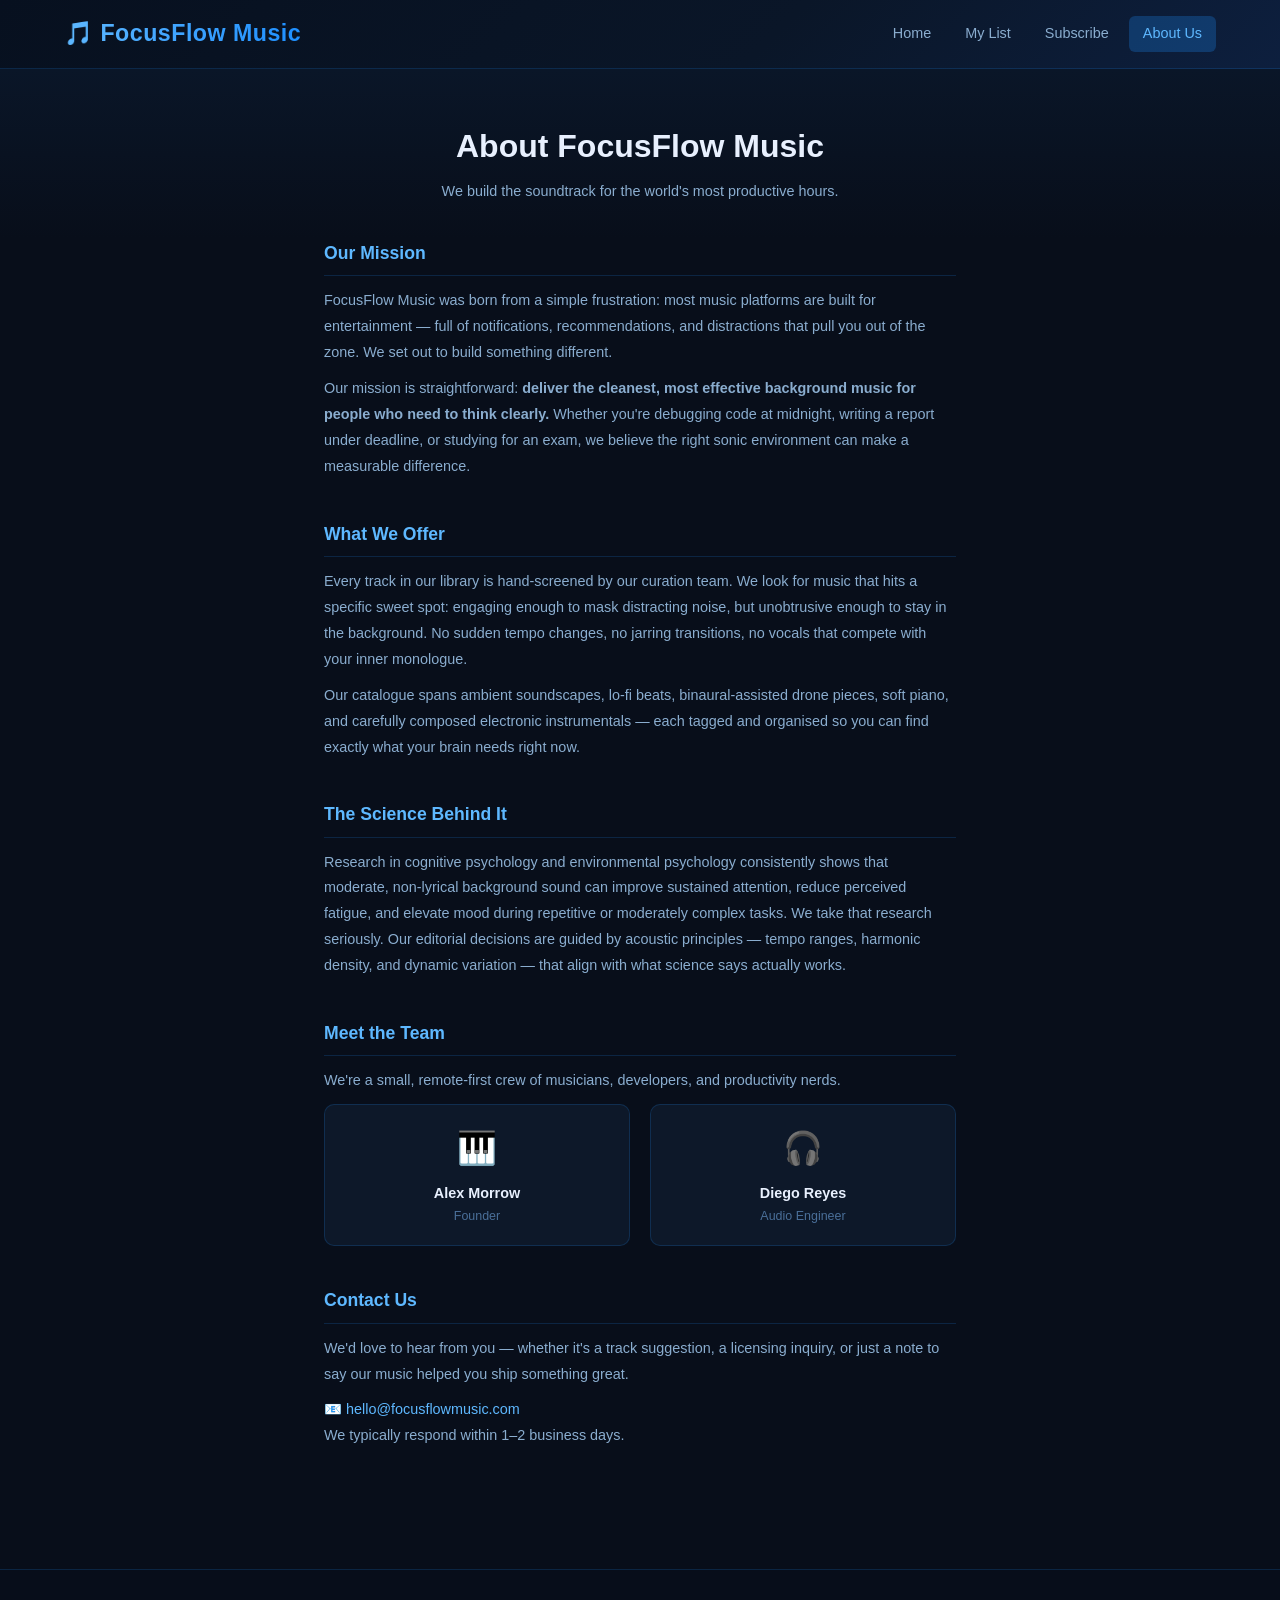
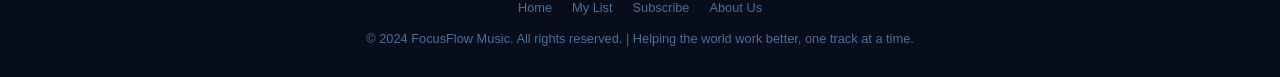
==== focus-music-site/about.html @ a6bf4003 "Add files via upload" ====
<!DOCTYPE html>
<html lang="en">
<head>
  <meta charset="UTF-8" />
  <meta name="viewport" content="width=device-width, initial-scale=1.0" />
  <title>About Us — FocusFlow Music</title>
  <meta name="description" content="Learn about FocusFlow Music — our mission, the team behind the curated focus music, and our commitment to helping you do your best work." />
  <meta name="robots" content="index, follow" />
  <link rel="canonical" href="https://focusflowmusic.com/about.html" />

  <!-- Open Graph -->
  <meta property="og:type" content="website" />
  <meta property="og:title" content="About Us — FocusFlow Music" />
  <meta property="og:description" content="Meet the team behind FocusFlow Music and learn about our mission." />
  <meta property="og:url" content="https://focusflowmusic.com/about.html" />

  <!-- Structured Data -->
  <script type="application/ld+json">
  {
    "@context": "https://schema.org",
    "@type": "Organization",
    "name": "FocusFlow Music",
    "url": "https://focusflowmusic.com/",
    "description": "Curated focus music for work and study.",
    "sameAs": []
  }
  </script>

  <link rel="stylesheet" href="style.css" />
</head>
<body>

<!-- ========== HEADER ========== -->
<header>
  <div class="header-inner">
    <a href="index.html" class="site-title" aria-label="FocusFlow Music Home">🎵 FocusFlow Music</a>
    <button class="nav-toggle" aria-label="Toggle navigation" onclick="toggleNav()">
      <span></span><span></span><span></span>
    </button>
    <nav id="main-nav" role="navigation" aria-label="Main navigation">
      <a href="index.html">Home</a>
      <a href="mylist.html">My List</a>
      <a href="subscribe.html">Subscribe</a>
      <a href="about.html" class="active">About Us</a>
    </nav>
  </div>
</header>

<!-- ========== PAGE HERO ========== -->
<section class="page-hero" aria-labelledby="about-heading">
  <h2 id="about-heading">About FocusFlow Music</h2>
  <p>We build the soundtrack for the world's most productive hours.</p>
</section>

<!-- ========== MAIN ========== -->
<main class="about-container" aria-label="About us">

  <article class="about-section">
    <h3>Our Mission</h3>
    <p>
      FocusFlow Music was born from a simple frustration: most music platforms are built for entertainment — full of
      notifications, recommendations, and distractions that pull you out of the zone. We set out to build something
      different.
    </p>
    <p>
      Our mission is straightforward: <strong>deliver the cleanest, most effective background music for people who
      need to think clearly.</strong> Whether you're debugging code at midnight, writing a report under deadline, or
      studying for an exam, we believe the right sonic environment can make a measurable difference.
    </p>
  </article>

  <article class="about-section">
    <h3>What We Offer</h3>
    <p>
      Every track in our library is hand-screened by our curation team. We look for music that hits a specific sweet
      spot: engaging enough to mask distracting noise, but unobtrusive enough to stay in the background. No sudden
      tempo changes, no jarring transitions, no vocals that compete with your inner monologue.
    </p>
    <p>
      Our catalogue spans ambient soundscapes, lo-fi beats, binaural-assisted drone pieces, soft piano, and carefully
      composed electronic instrumentals — each tagged and organised so you can find exactly what your brain needs
      right now.
    </p>
  </article>

  <article class="about-section">
    <h3>The Science Behind It</h3>
    <p>
      Research in cognitive psychology and environmental psychology consistently shows that moderate, non-lyrical
      background sound can improve sustained attention, reduce perceived fatigue, and elevate mood during repetitive
      or moderately complex tasks. We take that research seriously. Our editorial decisions are guided by acoustic
      principles — tempo ranges, harmonic density, and dynamic variation — that align with what science says actually
      works.
    </p>
  </article>

  <article class="about-section">
    <h3>Meet the Team</h3>
    <p>We're a small, remote-first crew of musicians, developers, and productivity nerds.</p>
    <div class="about-team">
      <div class="team-card">
        <div class="team-avatar">🎹</div>
        <div class="team-name">Alex Morrow</div>
        <div class="team-role">Founder</div>
      </div>
      <div class="team-card">
        <div class="team-avatar">🎧</div>
        <div class="team-name">Diego Reyes</div>
        <div class="team-role">Audio Engineer</div>
      </div>
    </div>
  </article>

  <article class="about-section">
    <h3>Contact Us</h3>
    <p>
      We'd love to hear from you — whether it's a track suggestion, a licensing inquiry, or just a note to say our
      music helped you ship something great.
    </p>
    <p>
      📧 <a href="mailto:hello@focusflowmusic.com">hello@focusflowmusic.com</a><br />
      We typically respond within 1–2 business days.
    </p>
  </article>

</main>

<!-- ========== FOOTER ========== -->
<footer>
  <div class="footer-links">
    <a href="index.html">Home</a>
    <a href="mylist.html">My List</a>
    <a href="subscribe.html">Subscribe</a>
    <a href="about.html">About Us</a>
  </div>
  <p>© 2024 FocusFlow Music. All rights reserved. | Helping the world work better, one track at a time.</p>
</footer>

<!-- ========== SCRIPTS ========== -->
<script>
function toggleNav() {
  document.getElementById('main-nav').classList.toggle('open');
}
</script>
</body>
</html>
---- focus-music-site/style.css ----
/* =============================================
   FocusFlow Music — Global Stylesheet
   Cold blue palette, subtle gradients, SEO-friendly
   ============================================= */

/* ---------- Reset & Base ---------- */
*, *::before, *::after { box-sizing: border-box; margin: 0; padding: 0; }

:root {
  --bg-dark:       #080e1a;
  --bg-card:       #0d1829;
  --bg-card2:      #111f35;
  --accent:        #1e8fff;
  --accent2:       #0d6efd;
  --accent-light:  #5eb8ff;
  --accent-glow:   rgba(30,143,255,.25);
  --text-primary:  #e8f0fe;
  --text-secondary:#8aadcf;
  --text-muted:    #4a6f99;
  --border:        rgba(30,143,255,.18);
  --border-hover:  rgba(30,143,255,.45);
  --red:           #ff4d6d;
  --green:         #39d98a;
  --radius:        10px;
  --transition:    .22s ease;
}

html { scroll-behavior: smooth; }

body {
  background: var(--bg-dark);
  color: var(--text-primary);
  font-family: 'Segoe UI', 'Helvetica Neue', Arial, sans-serif;
  font-size: 15px;
  line-height: 1.6;
  min-height: 100vh;
}

a { color: var(--accent-light); text-decoration: none; transition: color var(--transition); }
a:hover { color: #fff; }

img { max-width: 100%; display: block; }

/* ---------- Scrollbar ---------- */
::-webkit-scrollbar { width: 6px; }
::-webkit-scrollbar-track { background: var(--bg-dark); }
::-webkit-scrollbar-thumb { background: var(--accent2); border-radius: 3px; }

/* ---------- Header / Nav ---------- */
header {
  background: linear-gradient(135deg, #07101f 0%, #0a1628 60%, #0d1f3e 100%);
  border-bottom: 1px solid var(--border);
  padding: 0 5%;
  position: sticky;
  top: 0;
  z-index: 1000;
  backdrop-filter: blur(10px);
}

.header-inner {
  display: flex;
  align-items: center;
  justify-content: space-between;
  max-width: 1200px;
  margin: 0 auto;
  height: 68px;
}

.site-title {
  font-size: 1.45rem;
  font-weight: 700;
  letter-spacing: .5px;
  background: linear-gradient(90deg, var(--accent-light), var(--accent));
  -webkit-background-clip: text;
  -webkit-text-fill-color: transparent;
  white-space: nowrap;
}

nav { display: flex; align-items: center; gap: 6px; }

nav a {
  color: var(--text-secondary);
  padding: 6px 14px;
  border-radius: 6px;
  font-size: .9rem;
  font-weight: 500;
  transition: background var(--transition), color var(--transition);
}
nav a:hover, nav a.active {
  background: var(--accent-glow);
  color: var(--accent-light);
}

/* Header right wrapper (nav + auth grouped together) */
.header-right {
  display: flex; align-items: center; gap: 0;
}

/* Auth UI */
.auth-ui {
  display: flex; align-items: center; gap: 8px;
}
.btn-login {
  display: flex; align-items: center; gap: 5px;
  background: #fff; color: #444;
  border: none; border-radius: 6px;
  padding: 5px 10px; font-size: .78rem; font-weight: 500;
  cursor: pointer; transition: background .2s, box-shadow .2s;
  white-space: nowrap;
}
.btn-login:hover { background: #f5f5f5; box-shadow: 0 1px 6px rgba(0,0,0,.15); }
.btn-login.hidden { display: none; }

.user-info { display: flex; align-items: center; gap: 6px; }
.user-info.hidden { display: none; }
.user-avatar {
  width: 26px; height: 26px; border-radius: 50%;
  object-fit: cover; border: 1.5px solid rgba(255,255,255,.2);
}
.user-name {
  color: var(--text-secondary); font-size: .75rem;
  max-width: 80px; white-space: nowrap; overflow: hidden; text-overflow: ellipsis;
}
.btn-logout {
  background: transparent; border: none;
  color: var(--text-muted); border-radius: 4px;
  font-size: .7rem; cursor: pointer; padding: 3px 6px;
  transition: color .2s, background .2s;
}
.btn-logout:hover { color: var(--text-secondary); background: rgba(255,255,255,.1); }

/* hamburger (mobile) */
.nav-toggle { display: none; background: none; border: none; cursor: pointer; padding: 6px; }
.nav-toggle span {
  display: block; width: 22px; height: 2px;
  background: var(--text-primary); margin: 5px 0;
  transition: var(--transition);
}

/* ---------- Hero / Slogan ---------- */
.hero {
  text-align: center;
  padding: 64px 5% 48px;
  background: linear-gradient(180deg, #0a1628 0%, var(--bg-dark) 100%);
}

.hero h2 {
  font-size: clamp(1.4rem, 3vw, 2.1rem);
  font-weight: 600;
  color: var(--text-primary);
  max-width: 680px;
  margin: 0 auto 14px;
  line-height: 1.4;
}

.hero p {
  color: var(--text-secondary);
  font-size: .95rem;
  max-width: 540px;
  margin: 0 auto;
}

/* ---------- Free Timer Banner ---------- */
.free-timer-bar {
  background: linear-gradient(90deg, #0a1e3a, #0d2a4e, #0a1e3a);
  border: 1px solid var(--border);
  border-radius: var(--radius);
  max-width: 1200px;
  margin: 0 auto 32px;
  padding: 14px 24px;
  display: flex;
  align-items: center;
  gap: 16px;
  flex-wrap: wrap;
}

.timer-icon { font-size: 1.5rem; }

.timer-info { flex: 1 1 200px; }
.timer-info strong { color: var(--accent-light); font-size: .95rem; }
.timer-info p { color: var(--text-secondary); font-size: .82rem; margin-top: 2px; }

.timer-display {
  font-size: 1.8rem;
  font-weight: 700;
  color: var(--accent-light);
  font-variant-numeric: tabular-nums;
  letter-spacing: 2px;
  min-width: 90px;
  text-align: center;
}
.timer-display.expired { color: var(--red); font-size: 1rem; font-weight: 600; letter-spacing: 0; }

.timer-progress-wrap { width: 100%; margin-top: 8px; }
.timer-progress {
  width: 100%; height: 4px;
  background: rgba(255,255,255,.1);
  border-radius: 2px; overflow: hidden;
}
.timer-progress-bar {
  height: 100%;
  background: linear-gradient(90deg, var(--accent2), var(--accent-light));
  transition: width .5s linear;
}

/* ---------- Song Controls Row ---------- */
.controls-row {
  display: flex;
  align-items: center;
  justify-content: space-between;
  max-width: 1200px;
  margin: 0 auto 16px;
  padding: 0 0 0 2px;
  gap: 12px;
  flex-wrap: wrap;
}

.controls-row .sort-wrap { display: flex; align-items: center; gap: 8px; }

.controls-row label { color: var(--text-secondary); font-size: .85rem; }

.sort-select {
  background: var(--bg-card2);
  border: 1px solid var(--border);
  color: var(--text-primary);
  padding: 6px 12px;
  border-radius: 6px;
  font-size: .85rem;
  cursor: pointer;
  outline: none;
  transition: border-color var(--transition);
}
.sort-select:hover { border-color: var(--border-hover); }

/* ---------- Song List ---------- */
.song-list {
  max-width: 1200px;
  margin: 0 auto;
  display: flex;
  flex-direction: column;
  gap: 10px;
  padding-bottom: 110px;
}

.song-row {
  background: var(--bg-card);
  border: 1px solid var(--border);
  border-radius: var(--radius);
  display: flex;
  align-items: center;
  gap: 14px;
  padding: 12px 18px;
  transition: border-color var(--transition), background var(--transition), box-shadow var(--transition);
  cursor: default;
}
.song-row:hover { border-color: var(--border-hover); background: var(--bg-card2); }
.song-row.playing {
  border-color: var(--accent);
  background: linear-gradient(90deg, rgba(13,110,253,.13), rgba(30,143,255,.06));
  box-shadow: 0 0 0 1px var(--accent-glow), inset 3px 0 0 var(--accent);
}

.song-num {
  color: var(--text-muted);
  font-size: .8rem;
  width: 22px;
  text-align: right;
  flex-shrink: 0;
}

/* Cover swatch */
.song-cover {
  width: 42px; height: 42px;
  border-radius: 8px;
  flex-shrink: 0;
  display: flex; align-items: center; justify-content: center;
  font-size: 1.1rem;
  position: relative;
  overflow: hidden;
}
.song-cover::after {
  content: '';
  position: absolute; inset: 0;
  background: rgba(0,0,0,.15);
  border-radius: 8px;
}
/* Animated equalizer overlay when playing */
.song-row.playing .song-cover .eq-bars {
  display: flex;
}
.eq-bars {
  display: none;
  position: absolute; bottom: 4px; left: 50%; transform: translateX(-50%);
  gap: 2px; align-items: flex-end; z-index: 2;
}
.eq-bars span {
  display: block; width: 3px;
  background: #fff;
  border-radius: 1px;
  animation: eq 0.6s ease-in-out infinite alternate;
}
.eq-bars span:nth-child(1) { height: 6px; animation-delay: 0s; }
.eq-bars span:nth-child(2) { height: 10px; animation-delay: .15s; }
.eq-bars span:nth-child(3) { height: 7px; animation-delay: .3s; }
.eq-bars span:nth-child(4) { height: 12px; animation-delay: .1s; }
@keyframes eq {
  from { transform: scaleY(0.4); }
  to   { transform: scaleY(1); }
}

.play-btn {
  width: 36px; height: 36px;
  border-radius: 50%;
  border: 1.5px solid var(--accent);
  background: transparent;
  color: var(--accent-light);
  display: flex; align-items: center; justify-content: center;
  cursor: pointer;
  font-size: .95rem;
  flex-shrink: 0;
  transition: background var(--transition), color var(--transition);
}
.play-btn:hover { background: var(--accent); color: #fff; }

.song-info { flex: 1 1 140px; min-width: 0; }
.song-title { font-weight: 600; font-size: .93rem; white-space: nowrap; overflow: hidden; text-overflow: ellipsis; }
.song-artist { color: var(--text-secondary); font-size: .78rem; margin-top: 2px; }

.song-duration { color: var(--text-muted); font-size: .8rem; flex-shrink: 0; width: 36px; text-align: right; }

/* Popularity */
.popularity {
  display: flex;
  align-items: center;
  gap: 6px;
  flex-shrink: 0;
  min-width: 90px;
}
.pop-bar-track { width: 60px; height: 4px; background: rgba(255,255,255,.1); border-radius: 2px; overflow: hidden; }
.pop-bar-fill { height: 100%; background: linear-gradient(90deg, var(--accent2), var(--accent-light)); border-radius: 2px; transition: width .4s ease; }
.pop-count { color: var(--text-secondary); font-size: .75rem; min-width: 24px; }

/* Add-to-list btn */
.add-btn {
  flex-shrink: 0;
  background: transparent;
  border: 1px solid var(--border);
  color: var(--text-secondary);
  padding: 5px 13px;
  border-radius: 6px;
  font-size: .8rem;
  cursor: pointer;
  transition: border-color var(--transition), color var(--transition), background var(--transition);
  white-space: nowrap;
}
.add-btn:hover { border-color: var(--accent); color: var(--accent-light); }
.add-btn.added { border-color: var(--green); color: var(--green); background: rgba(57,217,138,.08); }

/* ---------- Sticky Player Bar ---------- */
.player-bar {
  position: fixed;
  bottom: 0; left: 0; right: 0;
  background: linear-gradient(90deg, #061020, #0b1e3a, #061020);
  border-top: 1px solid var(--border);
  padding: 10px 5%;
  z-index: 999;
  backdrop-filter: blur(12px);
}

.player-inner {
  max-width: 1200px;
  margin: 0 auto;
  display: flex;
  align-items: center;
  gap: 14px;
  flex-wrap: wrap;
}

.player-info { flex: 1 1 140px; min-width: 0; }
.player-song-title { font-weight: 600; font-size: .9rem; white-space: nowrap; overflow: hidden; text-overflow: ellipsis; }
.player-song-artist { color: var(--text-secondary); font-size: .75rem; }

.player-controls { display: flex; align-items: center; gap: 8px; }

.ctrl-btn {
  background: none; border: none; color: var(--text-secondary);
  cursor: pointer; font-size: 1.05rem; padding: 5px;
  border-radius: 6px;
  transition: color var(--transition), background var(--transition);
}
.ctrl-btn:hover { color: var(--accent-light); background: rgba(30,143,255,.1); }
.ctrl-btn.active { color: var(--accent-light); }

.ctrl-play-main {
  width: 42px; height: 42px;
  border-radius: 50%;
  background: linear-gradient(135deg, var(--accent2), var(--accent));
  border: none; color: #fff;
  display: flex; align-items: center; justify-content: center;
  cursor: pointer; font-size: 1.15rem;
  box-shadow: 0 0 14px var(--accent-glow);
  transition: transform var(--transition), box-shadow var(--transition);
}
.ctrl-play-main:hover { transform: scale(1.08); box-shadow: 0 0 22px var(--accent-glow); }

.progress-wrap { flex: 2 1 200px; display: flex; align-items: center; gap: 10px; }
.progress-time { color: var(--text-muted); font-size: .75rem; min-width: 36px; text-align: center; font-variant-numeric: tabular-nums; }
.progress-slider {
  flex: 1;
  -webkit-appearance: none;
  height: 3px;
  background: rgba(255,255,255,.15);
  border-radius: 2px;
  outline: none;
  cursor: pointer;
}
.progress-slider::-webkit-slider-thumb {
  -webkit-appearance: none;
  width: 12px; height: 12px;
  border-radius: 50%;
  background: var(--accent-light);
  cursor: pointer;
}

.volume-wrap { display: flex; align-items: center; gap: 8px; }
.vol-icon { color: var(--text-muted); font-size: .9rem; cursor: pointer; }
.volume-slider {
  width: 70px;
  -webkit-appearance: none;
  height: 3px;
  background: rgba(255,255,255,.15);
  border-radius: 2px;
  outline: none;
  cursor: pointer;
}
.volume-slider::-webkit-slider-thumb {
  -webkit-appearance: none;
  width: 10px; height: 10px;
  border-radius: 50%;
  background: var(--accent-light);
  cursor: pointer;
}

/* ---------- Main Section Wrapper ---------- */
.section-wrap {
  padding: 0 5%;
}

/* ---------- Page Hero (inner pages) ---------- */
.page-hero {
  padding: 52px 5% 36px;
  background: linear-gradient(180deg, #0a1628 0%, var(--bg-dark) 100%);
  text-align: center;
}
.page-hero h2 { font-size: clamp(1.4rem, 3vw, 2rem); margin-bottom: 8px; }
.page-hero p { color: var(--text-secondary); font-size: .9rem; max-width: 500px; margin: 0 auto; }

/* ---------- My List Page ---------- */
.mylist-container { max-width: 900px; margin: 0 auto; padding: 0 5% 110px; }

.mylist-toolbar {
  display: flex; align-items: center; justify-content: space-between;
  margin-bottom: 18px; flex-wrap: wrap; gap: 10px;
}
.mylist-count { color: var(--text-secondary); font-size: .85rem; }

.btn-play-all {
  background: linear-gradient(135deg, var(--accent2), var(--accent));
  color: #fff; border: none;
  padding: 8px 20px;
  border-radius: 8px;
  font-size: .88rem; font-weight: 600;
  cursor: pointer;
  display: flex; align-items: center; gap: 7px;
  transition: transform var(--transition), box-shadow var(--transition);
}
.btn-play-all:hover { transform: translateY(-1px); box-shadow: 0 4px 16px var(--accent-glow); }

.mylist-empty {
  text-align: center;
  padding: 60px 0;
  color: var(--text-muted);
}
.mylist-empty p { margin-top: 10px; font-size: .9rem; }

.mylist-item {
  background: var(--bg-card);
  border: 1px solid var(--border);
  border-radius: var(--radius);
  display: flex;
  align-items: center;
  gap: 12px;
  padding: 12px 18px;
  margin-bottom: 8px;
  transition: border-color var(--transition), box-shadow var(--transition), opacity var(--transition);
  cursor: default;
}
.mylist-item:hover { border-color: var(--border-hover); }
.mylist-item.playing {
  border-color: var(--accent);
  background: linear-gradient(90deg, rgba(13,110,253,.12), rgba(30,143,255,.05));
  box-shadow: inset 3px 0 0 var(--accent);
}

/* Drag handle */
.drag-handle {
  color: var(--text-muted);
  font-size: 1rem;
  cursor: grab;
  padding: 2px 4px;
  flex-shrink: 0;
  touch-action: none;
  user-select: none;
}
.drag-handle:active { cursor: grabbing; }
.mylist-item.dragging {
  opacity: .5;
  box-shadow: 0 4px 20px rgba(0,0,0,.5);
}
.mylist-item.drag-over {
  border-color: var(--accent);
  background: rgba(30,143,255,.07);
}

.mylist-info { flex: 1; min-width: 0; }
.mylist-title { font-weight: 600; font-size: .9rem; }
.mylist-artist { color: var(--text-secondary); font-size: .78rem; }

.remove-btn, .undo-btn {
  background: transparent;
  border: 1px solid;
  padding: 5px 12px;
  border-radius: 6px;
  font-size: .78rem;
  cursor: pointer;
  transition: var(--transition);
  white-space: nowrap;
}
.remove-btn { border-color: rgba(255,77,109,.4); color: var(--red); }
.remove-btn:hover { background: rgba(255,77,109,.1); border-color: var(--red); }
.undo-btn { border-color: var(--border); color: var(--text-secondary); }
.undo-btn:hover { border-color: var(--accent); color: var(--accent-light); }

/* ---------- Subscribe Page ---------- */
.subscribe-container {
  max-width: 520px;
  margin: 0 auto;
  padding: 0 5% 80px;
}

.plan-card {
  background: linear-gradient(160deg, #0d1f3c, #0a1628);
  border: 1px solid var(--border);
  border-radius: 16px;
  padding: 36px;
  text-align: center;
  box-shadow: 0 8px 40px rgba(0,0,0,.4);
}

.plan-badge {
  display: inline-block;
  background: linear-gradient(90deg, var(--accent2), var(--accent));
  color: #fff;
  font-size: .72rem;
  font-weight: 700;
  letter-spacing: 1px;
  text-transform: uppercase;
  padding: 4px 12px;
  border-radius: 20px;
  margin-bottom: 16px;
}

.plan-price {
  font-size: 3rem;
  font-weight: 800;
  color: var(--text-primary);
  line-height: 1;
}
.plan-price span { font-size: 1.2rem; font-weight: 400; color: var(--text-secondary); }

.plan-period { color: var(--text-secondary); font-size: .85rem; margin: 4px 0 20px; }

.plan-features { list-style: none; text-align: left; margin-bottom: 24px; }
.plan-features li {
  display: flex; align-items: center; gap: 10px;
  padding: 7px 0;
  border-bottom: 1px solid rgba(255,255,255,.05);
  font-size: .88rem;
  color: var(--text-secondary);
}
.plan-features li:last-child { border-bottom: none; }
.plan-features li::before { content: "✓"; color: var(--green); font-weight: 700; }

/* Discount code */
.discount-row {
  display: flex; gap: 8px;
  margin-bottom: 20px;
}
.discount-input {
  flex: 1;
  background: var(--bg-dark);
  border: 1px solid var(--border);
  color: var(--text-primary);
  padding: 9px 14px;
  border-radius: 7px;
  font-size: .85rem;
  outline: none;
  transition: border-color var(--transition);
}
.discount-input::placeholder { color: var(--text-muted); }
.discount-input:focus { border-color: var(--accent); }
.discount-apply-btn {
  background: transparent;
  border: 1px solid var(--accent);
  color: var(--accent-light);
  padding: 9px 16px;
  border-radius: 7px;
  font-size: .85rem;
  cursor: pointer;
  transition: background var(--transition);
  white-space: nowrap;
}
.discount-apply-btn:hover { background: var(--accent-glow); }
.discount-msg { font-size: .8rem; margin-bottom: 12px; min-height: 16px; }
.discount-msg.ok { color: var(--green); }
.discount-msg.err { color: var(--red); }

/* Payment buttons */
.pay-section { display: flex; flex-direction: column; gap: 11px; }
.pay-label { color: var(--text-secondary); font-size: .82rem; text-align: left; margin-bottom: 4px; }

.btn-pay-card {
  background: linear-gradient(135deg, var(--accent2), var(--accent));
  color: #fff; border: none;
  padding: 13px 20px;
  border-radius: 9px;
  font-size: .95rem;
  font-weight: 600;
  cursor: pointer;
  transition: transform var(--transition), box-shadow var(--transition);
  display: flex; align-items: center; justify-content: center; gap: 8px;
}
.btn-pay-card:hover { transform: translateY(-1px); box-shadow: 0 6px 20px var(--accent-glow); }

.btn-pay-paypal {
  background: #003087;
  color: #fff; border: none;
  padding: 13px 20px;
  border-radius: 9px;
  font-size: .95rem;
  font-weight: 600;
  cursor: pointer;
  transition: transform var(--transition);
  display: flex; align-items: center; justify-content: center; gap: 8px;
}
.btn-pay-paypal:hover { transform: translateY(-1px); background: #002669; }

.secure-note { color: var(--text-muted); font-size: .75rem; margin-top: 10px; }

/* ---------- About Page ---------- */
.about-container {
  max-width: 760px;
  margin: 0 auto;
  padding: 0 5% 80px;
}
.about-section { margin-bottom: 40px; }
.about-section h3 {
  font-size: 1.1rem;
  color: var(--accent-light);
  margin-bottom: 12px;
  padding-bottom: 8px;
  border-bottom: 1px solid var(--border);
}
.about-section p { color: var(--text-secondary); font-size: .9rem; line-height: 1.8; margin-bottom: 10px; }
.about-team { display: flex; gap: 20px; flex-wrap: wrap; margin-top: 10px; }
.team-card {
  background: var(--bg-card);
  border: 1px solid var(--border);
  border-radius: var(--radius);
  padding: 18px 22px;
  flex: 1 1 180px;
  text-align: center;
}
.team-avatar { font-size: 2rem; margin-bottom: 8px; }
.team-name { font-weight: 600; font-size: .9rem; }
.team-role { color: var(--text-muted); font-size: .78rem; margin-top: 2px; }

/* ---------- Footer ---------- */
footer {
  border-top: 1px solid var(--border);
  padding: 28px 5%;
  text-align: center;
  color: var(--text-muted);
  font-size: .8rem;
  background: #070d1a;
}
footer a { color: var(--text-muted); }
footer a:hover { color: var(--accent-light); }
.footer-links { display: flex; justify-content: center; gap: 20px; margin-bottom: 10px; flex-wrap: wrap; }

/* ---------- Toast notification ---------- */
.toast {
  position: fixed;
  bottom: 90px; right: 24px;
  background: var(--bg-card2);
  border: 1px solid var(--border);
  color: var(--text-primary);
  padding: 10px 18px;
  border-radius: 8px;
  font-size: .85rem;
  z-index: 9999;
  opacity: 0;
  transform: translateY(10px);
  transition: opacity .3s, transform .3s;
  pointer-events: none;
  max-width: 280px;
}
.toast.show { opacity: 1; transform: translateY(0); }

/* ---------- Search Bar ---------- */
.search-wrap {
  flex: 1 1 200px;
  position: relative;
  max-width: 300px;
}
.search-input {
  width: 100%;
  background: var(--bg-card2);
  border: 1px solid var(--border);
  color: var(--text-primary);
  padding: 7px 14px 7px 34px;
  border-radius: 7px;
  font-size: .85rem;
  outline: none;
  transition: border-color var(--transition);
}
.search-input::placeholder { color: var(--text-muted); }
.search-input:focus { border-color: var(--accent); }
.search-icon {
  position: absolute;
  left: 10px; top: 50%;
  transform: translateY(-50%);
  color: var(--text-muted);
  font-size: .85rem;
  pointer-events: none;
}

/* ---------- Upgrade Modal ---------- */
.modal-overlay {
  position: fixed; inset: 0;
  background: rgba(4,10,22,.85);
  backdrop-filter: blur(6px);
  z-index: 10000;
  display: flex; align-items: center; justify-content: center;
  opacity: 0; pointer-events: none;
  transition: opacity .3s;
}
.modal-overlay.open { opacity: 1; pointer-events: all; }

.modal-box {
  background: linear-gradient(160deg, #0d1f3c, #0a1628);
  border: 1px solid var(--border);
  border-radius: 16px;
  padding: 36px 32px;
  max-width: 440px; width: 90%;
  text-align: center;
  box-shadow: 0 20px 60px rgba(0,0,0,.6);
  transform: translateY(20px);
  transition: transform .3s;
}
.modal-overlay.open .modal-box { transform: translateY(0); }

.modal-icon { font-size: 2.8rem; margin-bottom: 12px; }
.modal-box h3 { font-size: 1.3rem; margin-bottom: 8px; color: var(--text-primary); }
.modal-box p { color: var(--text-secondary); font-size: .9rem; margin-bottom: 22px; line-height: 1.6; }

.modal-btn-primary {
  display: inline-block;
  background: linear-gradient(135deg, var(--accent2), var(--accent));
  color: #fff; border: none;
  padding: 11px 28px;
  border-radius: 9px;
  font-size: .95rem; font-weight: 600;
  cursor: pointer;
  text-decoration: none;
  transition: transform var(--transition), box-shadow var(--transition);
  margin-bottom: 10px;
}
.modal-btn-primary:hover { transform: translateY(-1px); box-shadow: 0 6px 20px var(--accent-glow); }

.modal-btn-secondary {
  display: block;
  background: none; border: none;
  color: var(--text-muted);
  font-size: .82rem;
  cursor: pointer;
  margin-top: 6px;
  transition: color var(--transition);
}
.modal-btn-secondary:hover { color: var(--text-secondary); }

/* ---------- Responsive ---------- */
@media (max-width: 700px) {
  .header-inner { height: 58px; }
  .site-title { font-size: 1.1rem; }
  .header-right { position: absolute; top: 58px; left: 0; right: 0; display: none; flex-direction: column; background: #0a1628; border-bottom: 1px solid var(--border); padding: 12px 5%; gap: 0; }
  .header-right.open { display: flex; }
  nav { flex-direction: column; gap: 4px; width: 100%; }
  nav a { padding: 8px 0; }
  .auth-ui { margin-top: 8px; }
  .nav-toggle { display: block; }
  .song-row { flex-wrap: wrap; gap: 8px; padding: 10px 12px; }
  .song-cover { width: 36px; height: 36px; }
  .player-inner { gap: 8px; }
  .progress-wrap { order: 3; flex-basis: 100%; }
  .volume-wrap { display: none; }
  .plan-card { padding: 24px 20px; }
  .plan-price { font-size: 2.4rem; }
  .free-timer-bar { flex-direction: column; align-items: flex-start; gap: 8px; }
  .mylist-toolbar { flex-direction: column; align-items: flex-start; }
}
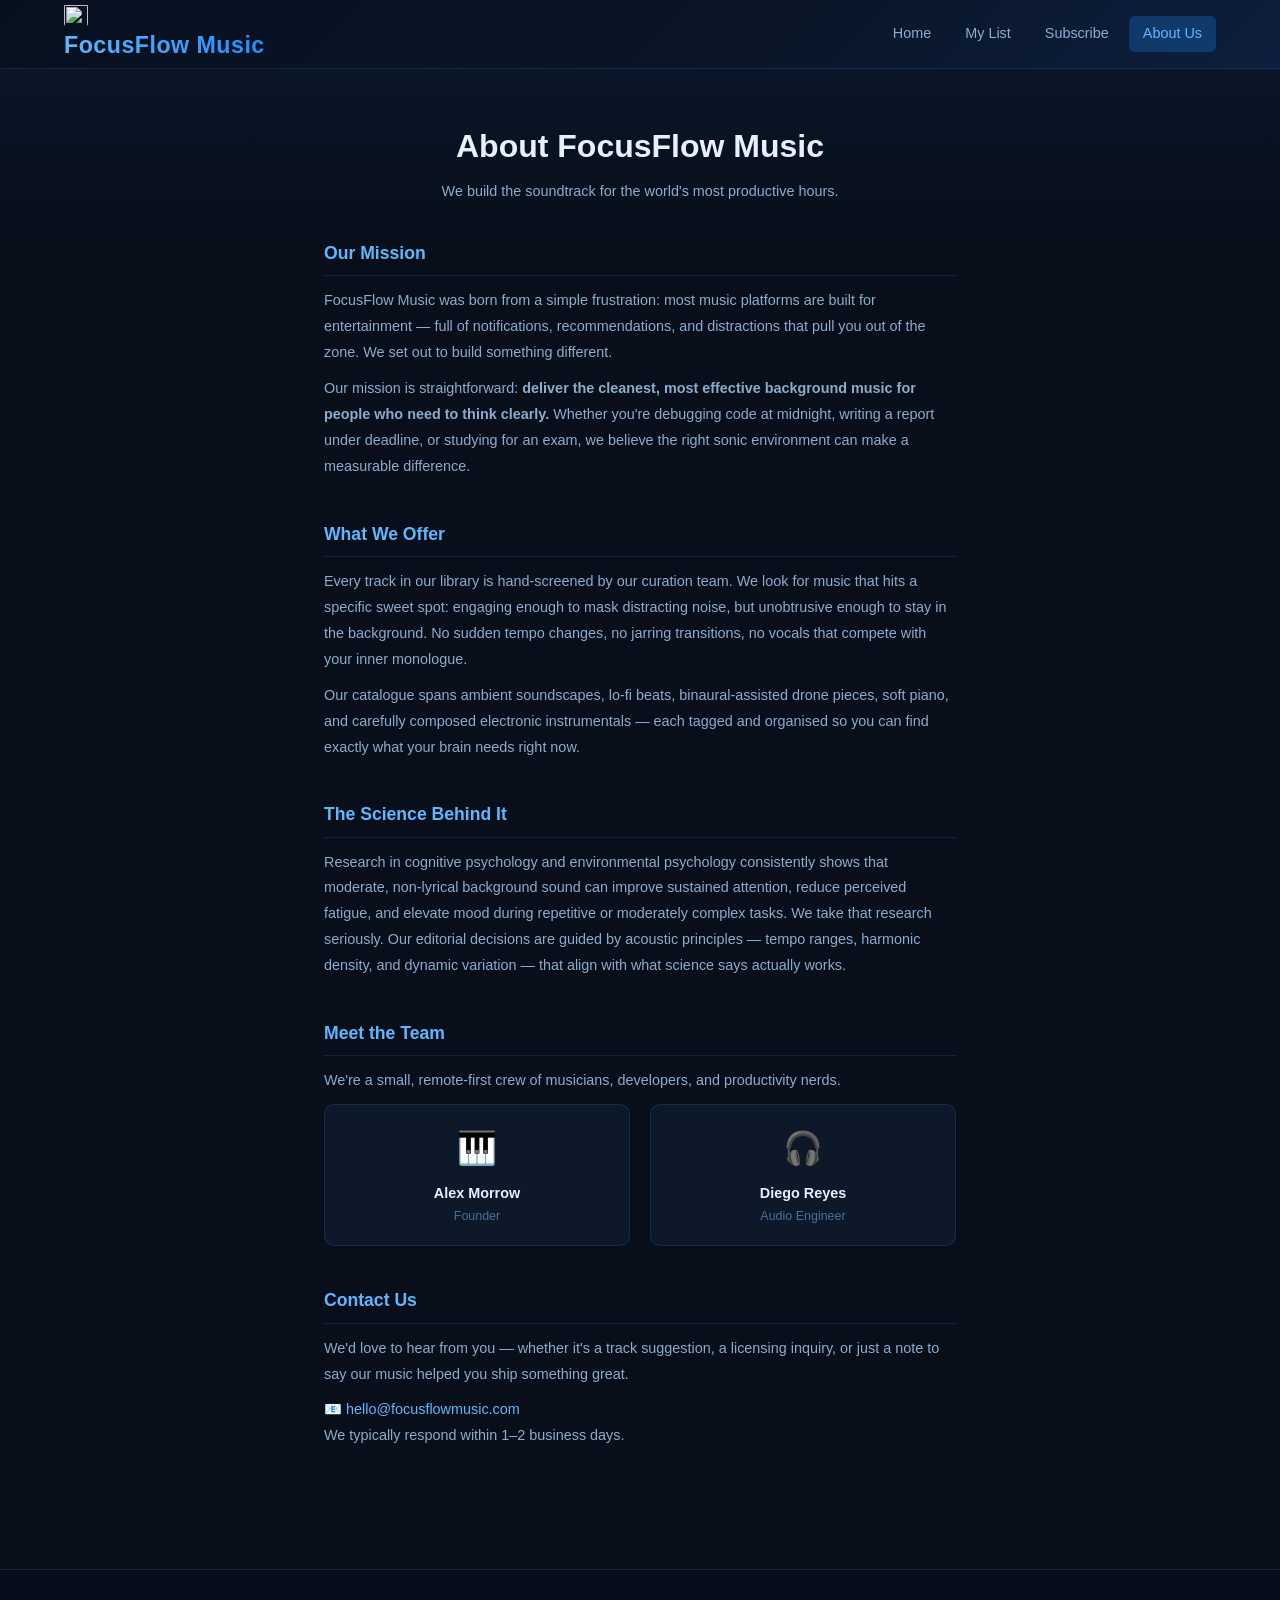
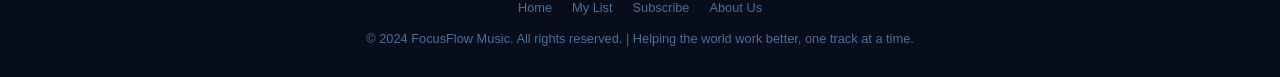
==== commit 814791dc: "Add files via upload" ====
--- a/focus-music-site/about.html
+++ b/focus-music-site/about.html
@@ -3,6 +3,9 @@
 <head>
   <meta charset="UTF-8" />
   <meta name="viewport" content="width=device-width, initial-scale=1.0" />
+  <link rel="icon" type="image/png" href="/favicon.png" />
+  <link rel="apple-touch-icon" href="/favicon.png" />
+  <link rel="manifest" href="/favicon/site.webmanifest" />
   <title>About Us — FocusFlow Music</title>
   <meta name="description" content="Learn about FocusFlow Music — our mission, the team behind the curated focus music, and our commitment to helping you do your best work." />
   <meta name="robots" content="index, follow" />
@@ -33,7 +36,7 @@
 <!-- ========== HEADER ========== -->
 <header>
   <div class="header-inner">
-    <a href="index.html" class="site-title" aria-label="FocusFlow Music Home">🎵 FocusFlow Music</a>
+    <a href="index.html" class="site-title" aria-label="FocusFlow Music Home"><img src="/favicon.png" alt="" width="24" height="24" style="vertical-align:middle;margin-right:8px;border-radius:4px;" /> FocusFlow Music</a>
     <button class="nav-toggle" aria-label="Toggle navigation" onclick="toggleNav()">
       <span></span><span></span><span></span>
     </button>
--- a/focus-music-site/style.css
+++ b/focus-music-site/style.css
@@ -180,16 +180,7 @@
 .timer-info strong { color: var(--accent-light); font-size: .95rem; }
 .timer-info p { color: var(--text-secondary); font-size: .82rem; margin-top: 2px; }
 
-.timer-display {
-  font-size: 1.8rem;
-  font-weight: 700;
-  color: var(--accent-light);
-  font-variant-numeric: tabular-nums;
-  letter-spacing: 2px;
-  min-width: 90px;
-  text-align: center;
-}
-.timer-display.expired { color: var(--red); font-size: 1rem; font-weight: 600; letter-spacing: 0; }
+/* .timer-display — kept for reference, no longer rendered in HTML */
 
 .timer-progress-wrap { width: 100%; margin-top: 8px; }
 .timer-progress {
@@ -405,7 +396,14 @@
 
 .progress-wrap { flex: 2 1 200px; display: flex; align-items: center; gap: 10px; }
 .progress-time { color: var(--text-muted); font-size: .75rem; min-width: 36px; text-align: center; font-variant-numeric: tabular-nums; }
+.progress-slider-wrap { position: relative; flex: 1; height: 16px; display: flex; align-items: center; }
+.progress-bar {
+  position: absolute; left: 0; top: 50%; transform: translateY(-50%);
+  height: 3px; background: var(--accent-light); border-radius: 2px; pointer-events: none; z-index: 0;
+}
 .progress-slider {
+  position: relative; z-index: 1;
+  -webkit-appearance: none;
   flex: 1;
   -webkit-appearance: none;
   height: 3px;
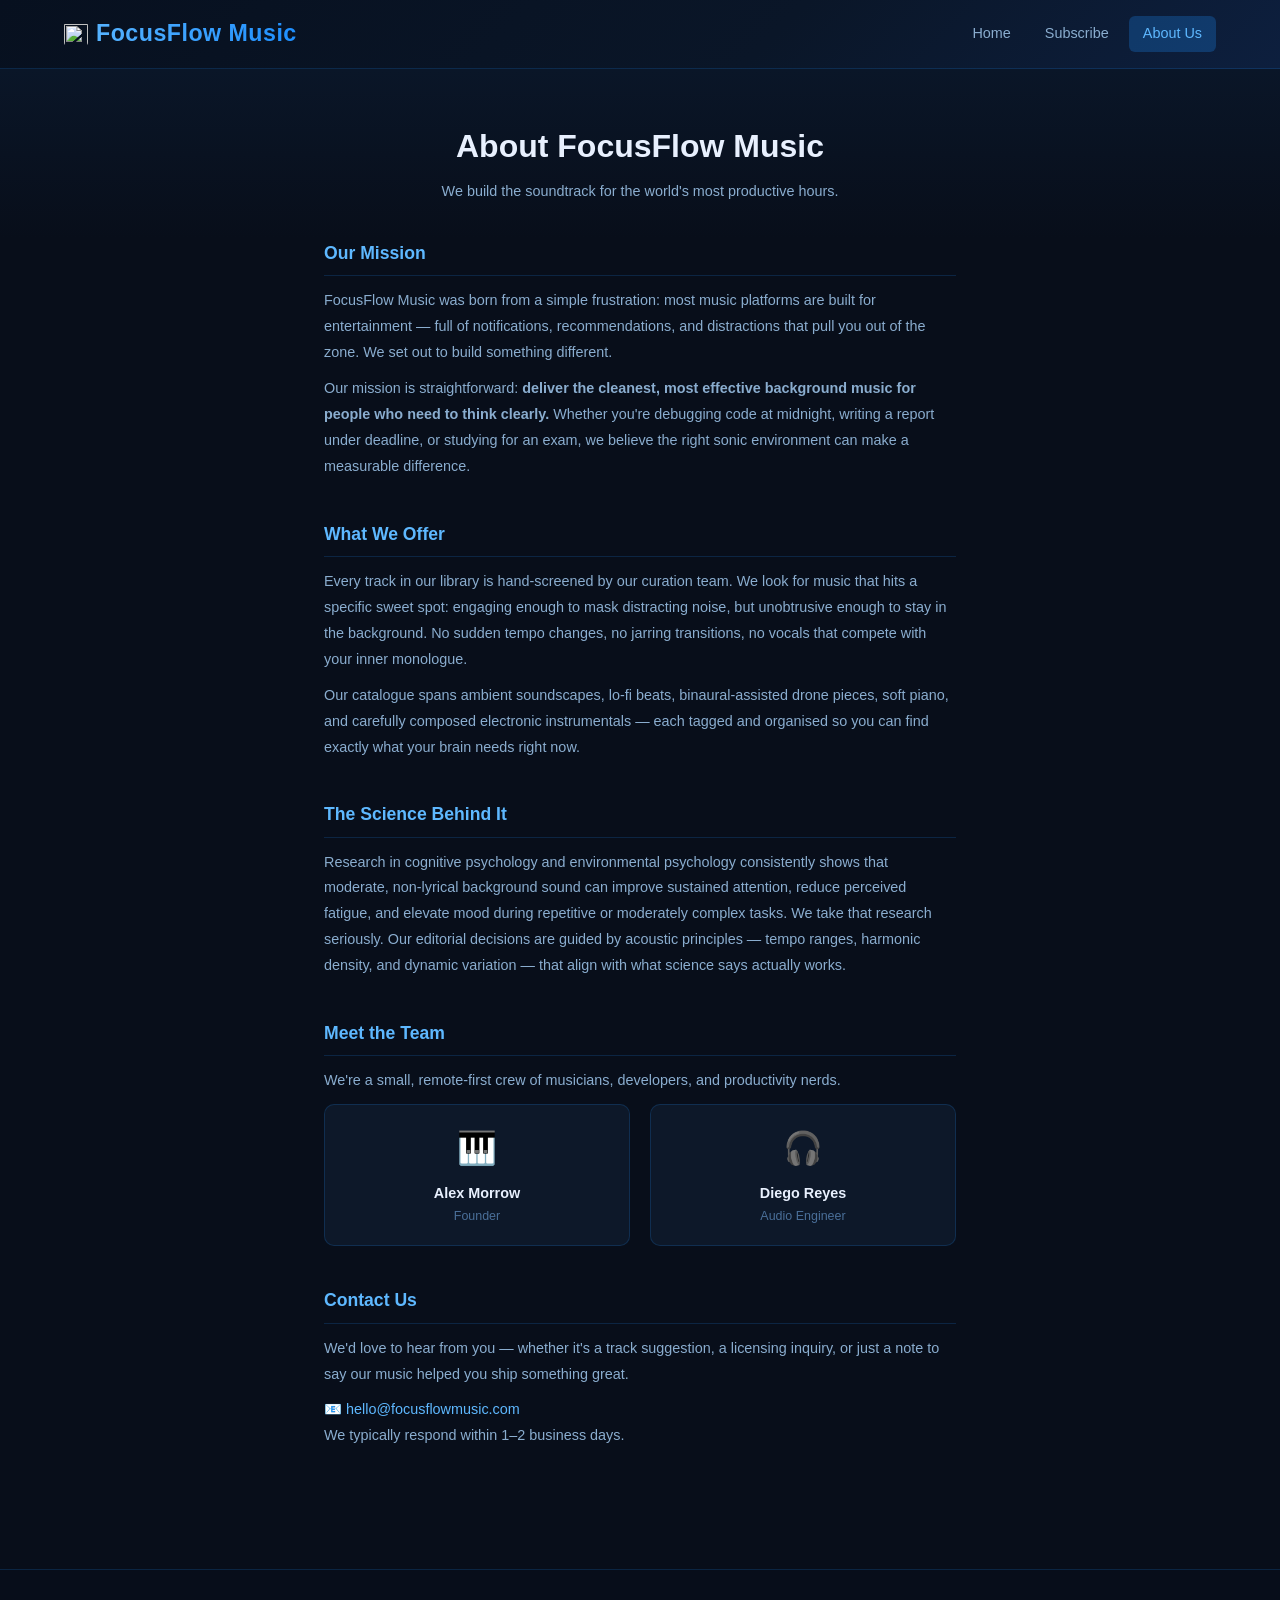
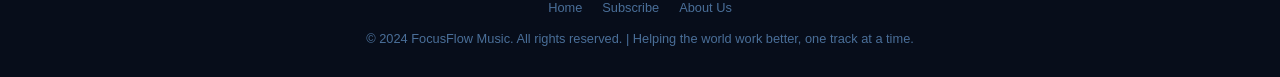
==== commit 31fff908: "Add files via upload" ====
--- a/focus-music-site/about.html
+++ b/focus-music-site/about.html
@@ -42,7 +42,6 @@
     </button>
     <nav id="main-nav" role="navigation" aria-label="Main navigation">
       <a href="index.html">Home</a>
-      <a href="mylist.html">My List</a>
       <a href="subscribe.html">Subscribe</a>
       <a href="about.html" class="active">About Us</a>
     </nav>
@@ -132,7 +131,6 @@
 <footer>
   <div class="footer-links">
     <a href="index.html">Home</a>
-    <a href="mylist.html">My List</a>
     <a href="subscribe.html">Subscribe</a>
     <a href="about.html">About Us</a>
   </div>
--- a/focus-music-site/style.css
+++ b/focus-music-site/style.css
@@ -74,6 +74,8 @@
   -webkit-background-clip: text;
   -webkit-text-fill-color: transparent;
   white-space: nowrap;
+  display: flex;
+  align-items: center;
 }
 
 nav { display: flex; align-items: center; gap: 6px; }
@@ -331,22 +333,6 @@
 .pop-bar-fill { height: 100%; background: linear-gradient(90deg, var(--accent2), var(--accent-light)); border-radius: 2px; transition: width .4s ease; }
 .pop-count { color: var(--text-secondary); font-size: .75rem; min-width: 24px; }
 
-/* Add-to-list btn */
-.add-btn {
-  flex-shrink: 0;
-  background: transparent;
-  border: 1px solid var(--border);
-  color: var(--text-secondary);
-  padding: 5px 13px;
-  border-radius: 6px;
-  font-size: .8rem;
-  cursor: pointer;
-  transition: border-color var(--transition), color var(--transition), background var(--transition);
-  white-space: nowrap;
-}
-.add-btn:hover { border-color: var(--accent); color: var(--accent-light); }
-.add-btn.added { border-color: var(--green); color: var(--green); background: rgba(57,217,138,.08); }
-
 /* ---------- Sticky Player Bar ---------- */
 .player-bar {
   position: fixed;
@@ -452,92 +438,6 @@
 }
 .page-hero h2 { font-size: clamp(1.4rem, 3vw, 2rem); margin-bottom: 8px; }
 .page-hero p { color: var(--text-secondary); font-size: .9rem; max-width: 500px; margin: 0 auto; }
-
-/* ---------- My List Page ---------- */
-.mylist-container { max-width: 900px; margin: 0 auto; padding: 0 5% 110px; }
-
-.mylist-toolbar {
-  display: flex; align-items: center; justify-content: space-between;
-  margin-bottom: 18px; flex-wrap: wrap; gap: 10px;
-}
-.mylist-count { color: var(--text-secondary); font-size: .85rem; }
-
-.btn-play-all {
-  background: linear-gradient(135deg, var(--accent2), var(--accent));
-  color: #fff; border: none;
-  padding: 8px 20px;
-  border-radius: 8px;
-  font-size: .88rem; font-weight: 600;
-  cursor: pointer;
-  display: flex; align-items: center; gap: 7px;
-  transition: transform var(--transition), box-shadow var(--transition);
-}
-.btn-play-all:hover { transform: translateY(-1px); box-shadow: 0 4px 16px var(--accent-glow); }
-
-.mylist-empty {
-  text-align: center;
-  padding: 60px 0;
-  color: var(--text-muted);
-}
-.mylist-empty p { margin-top: 10px; font-size: .9rem; }
-
-.mylist-item {
-  background: var(--bg-card);
-  border: 1px solid var(--border);
-  border-radius: var(--radius);
-  display: flex;
-  align-items: center;
-  gap: 12px;
-  padding: 12px 18px;
-  margin-bottom: 8px;
-  transition: border-color var(--transition), box-shadow var(--transition), opacity var(--transition);
-  cursor: default;
-}
-.mylist-item:hover { border-color: var(--border-hover); }
-.mylist-item.playing {
-  border-color: var(--accent);
-  background: linear-gradient(90deg, rgba(13,110,253,.12), rgba(30,143,255,.05));
-  box-shadow: inset 3px 0 0 var(--accent);
-}
-
-/* Drag handle */
-.drag-handle {
-  color: var(--text-muted);
-  font-size: 1rem;
-  cursor: grab;
-  padding: 2px 4px;
-  flex-shrink: 0;
-  touch-action: none;
-  user-select: none;
-}
-.drag-handle:active { cursor: grabbing; }
-.mylist-item.dragging {
-  opacity: .5;
-  box-shadow: 0 4px 20px rgba(0,0,0,.5);
-}
-.mylist-item.drag-over {
-  border-color: var(--accent);
-  background: rgba(30,143,255,.07);
-}
-
-.mylist-info { flex: 1; min-width: 0; }
-.mylist-title { font-weight: 600; font-size: .9rem; }
-.mylist-artist { color: var(--text-secondary); font-size: .78rem; }
-
-.remove-btn, .undo-btn {
-  background: transparent;
-  border: 1px solid;
-  padding: 5px 12px;
-  border-radius: 6px;
-  font-size: .78rem;
-  cursor: pointer;
-  transition: var(--transition);
-  white-space: nowrap;
-}
-.remove-btn { border-color: rgba(255,77,109,.4); color: var(--red); }
-.remove-btn:hover { background: rgba(255,77,109,.1); border-color: var(--red); }
-.undo-btn { border-color: var(--border); color: var(--text-secondary); }
-.undo-btn:hover { border-color: var(--accent); color: var(--accent-light); }
 
 /* ---------- Subscribe Page ---------- */
 .subscribe-container {
@@ -655,6 +555,45 @@
 
 .secure-note { color: var(--text-muted); font-size: .75rem; margin-top: 10px; }
 
+/* Plan selector */
+.plan-selector { display: flex; gap: 12px; margin-bottom: 20px; }
+.plan-option {
+  flex: 1;
+  background: var(--bg-dark);
+  border: 1px solid var(--border);
+  border-radius: 10px;
+  padding: 14px 10px;
+  cursor: pointer;
+  text-align: center;
+  transition: border-color var(--transition), background var(--transition);
+  position: relative;
+}
+.plan-option.active {
+  border-color: var(--accent);
+  background: rgba(30,143,255,0.08);
+}
+.plan-option-name { font-size: .85rem; font-weight: 600; color: var(--text-primary); }
+.plan-option-price { font-size: 1.1rem; font-weight: 700; color: var(--accent); margin: 4px 0; }
+.plan-option-price span { font-size: .75rem; font-weight: 400; color: var(--text-secondary); }
+.plan-option-save {
+  position: absolute;
+  top: -8px; right: 8px;
+  background: var(--green);
+  color: #fff;
+  font-size: .65rem;
+  font-weight: 700;
+  padding: 2px 8px;
+  border-radius: 20px;
+}
+
+/* PayPal form */
+.paypal-form-wrap { text-align: center; margin: 10px 0; }
+.paypal-form-wrap form { display: inline-block; }
+.paypal-form-wrap.hidden { display: none; }
+
+.login-note { color: var(--text-secondary); font-size: .82rem; margin-top: 8px; text-align: center; }
+.login-note a { color: var(--accent); text-decoration: underline; }
+
 /* ---------- About Page ---------- */
 .about-container {
   max-width: 760px;
@@ -796,6 +735,98 @@
   transition: color var(--transition);
 }
 .modal-btn-secondary:hover { color: var(--text-secondary); }
+
+/* ---------- Auth Modal ---------- */
+.auth-tabs {
+  display: flex;
+  border-bottom: 2px solid var(--border);
+  margin-bottom: 24px;
+}
+.auth-tab {
+  flex: 1;
+  padding: 12px 0 14px;
+  background: none; border: none;
+  color: var(--text-muted);
+  font-size: 1rem; font-weight: 600;
+  cursor: pointer;
+  position: relative;
+  transition: color .2s;
+}
+.auth-tab::after {
+  content: '';
+  position: absolute;
+  bottom: -2px; left: 0; right: 0;
+  height: 2px;
+  background: transparent;
+  transition: background .2s;
+}
+.auth-tab.active {
+  color: var(--accent);
+}
+.auth-tab.active::after {
+  background: var(--accent);
+}
+.auth-tab:hover {
+  color: var(--text-secondary);
+}
+
+.auth-modal-close {
+  position: absolute;
+  top: 12px; right: 16px;
+  background: none; border: none;
+  color: var(--text-muted);
+  font-size: 1.6rem; line-height: 1;
+  cursor: pointer; padding: 0;
+  transition: color var(--transition);
+}
+.auth-modal-close:hover { color: var(--text-primary); }
+
+.google-signin-btn {
+  display: flex; align-items: center; justify-content: center; gap: 10px;
+  width: 100%; padding: 12px 16px;
+  background: #fff; color: #333;
+  border: 1px solid #dadce0; border-radius: 8px;
+  font-size: .95rem; font-weight: 500;
+  cursor: pointer; transition: background .2s, box-shadow .2s;
+}
+.google-signin-btn:hover { background: #f8f9fa; box-shadow: 0 1px 3px rgba(0,0,0,.08); }
+
+.auth-divider {
+  display: flex; align-items: center; gap: 12px;
+  margin: 18px 0; color: var(--text-muted);
+  font-size: .85rem;
+}
+.auth-divider::before,
+.auth-divider::after {
+  content: ''; flex: 1; height: 1px;
+  background: var(--border);
+}
+
+.auth-field { margin-bottom: 14px; text-align: left; }
+.auth-field label {
+  display: block; font-size: .82rem;
+  color: var(--text-secondary); margin-bottom: 4px;
+}
+.auth-field input {
+  width: 100%; padding: 10px 12px;
+  background: rgba(255,255,255,.06);
+  border: 1px solid var(--border); border-radius: 8px;
+  color: var(--text-primary); font-size: .92rem;
+  transition: border-color var(--transition), box-shadow var(--transition);
+}
+.auth-field input:focus {
+  outline: none;
+  border-color: var(--accent);
+  box-shadow: 0 0 0 3px rgba(97,218,251,.15);
+}
+.auth-field input::placeholder { color: var(--text-muted); }
+
+.auth-links { margin-top: 12px; display: flex; flex-direction: column; gap: 4px; }
+#auth-forgot-link { font-size: .78rem; }
+
+.auth-error {
+  color: #f87171; font-size: .82rem; margin-top: 10px; min-height: 1.2em;
+}
 
 /* ---------- Responsive ---------- */
 @media (max-width: 700px) {
@@ -815,5 +846,4 @@
   .plan-card { padding: 24px 20px; }
   .plan-price { font-size: 2.4rem; }
   .free-timer-bar { flex-direction: column; align-items: flex-start; gap: 8px; }
-  .mylist-toolbar { flex-direction: column; align-items: flex-start; }
-}
+}
